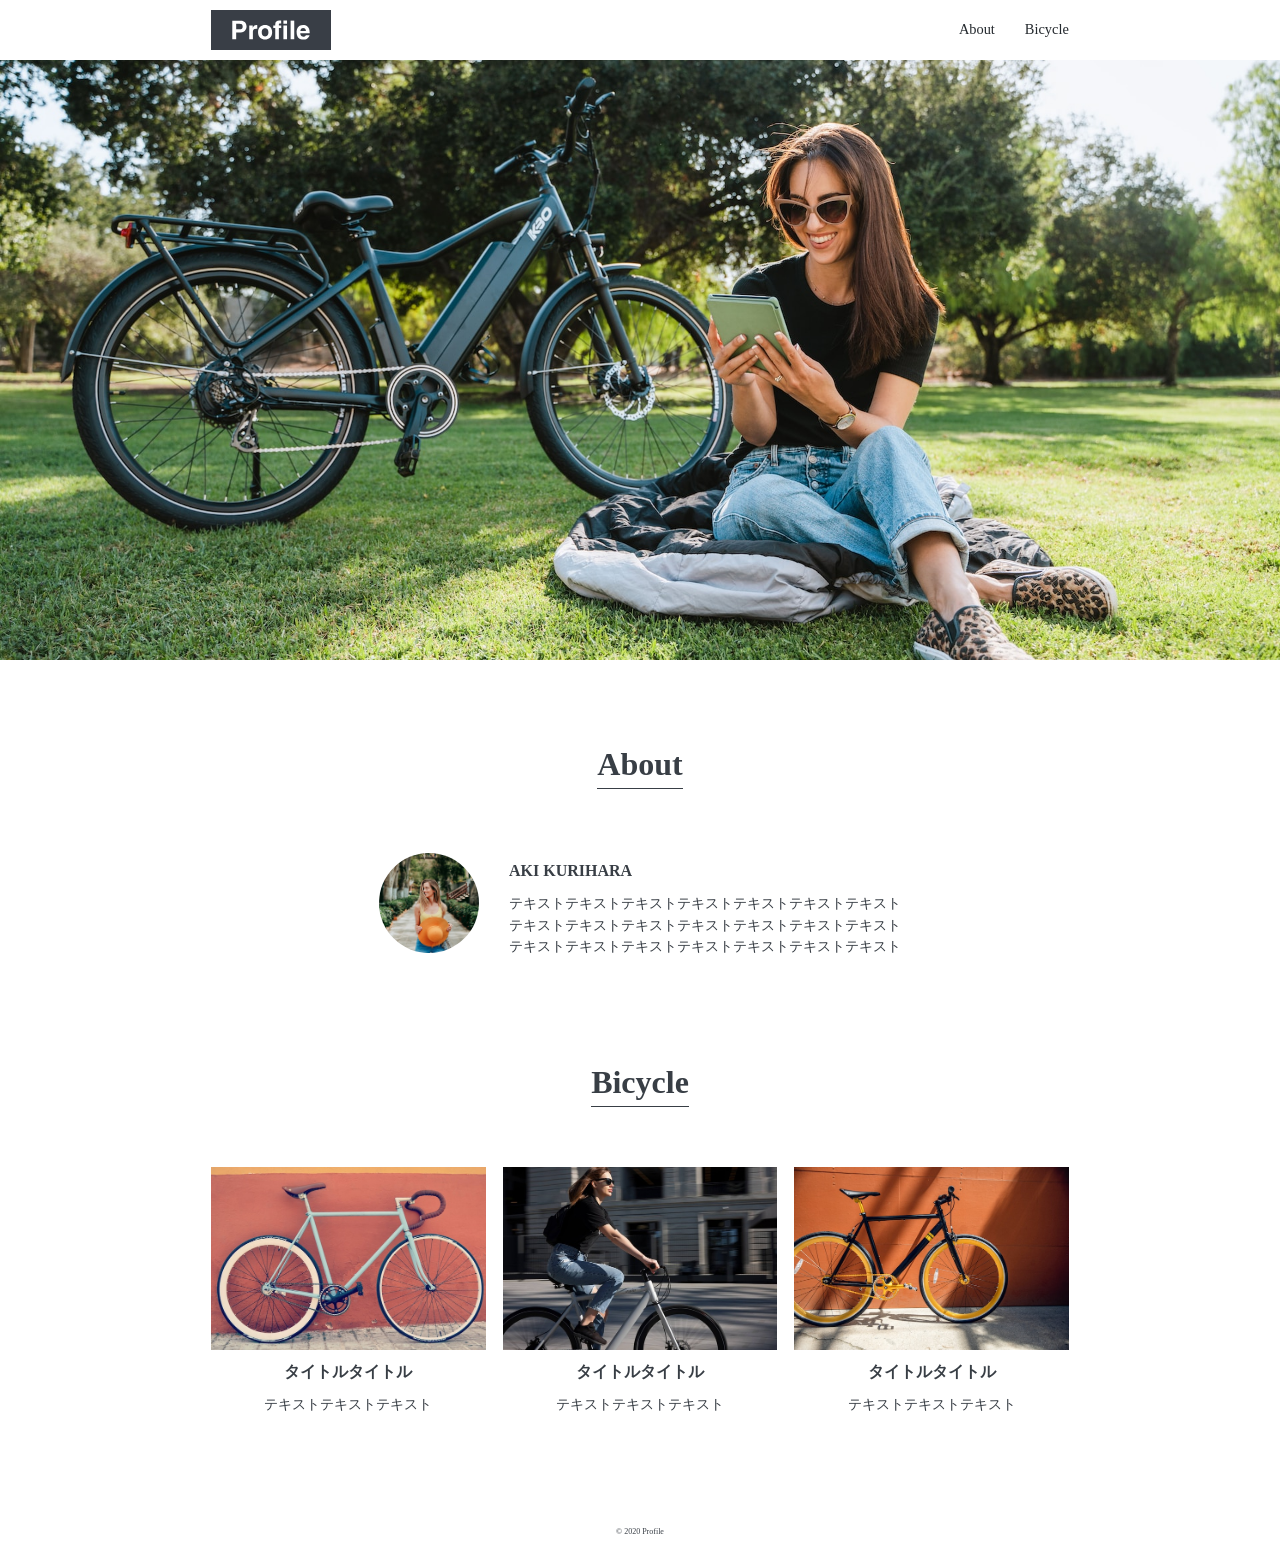
==== index.html @ 6d3e5cc0 "Update index.html" ====
<!DOCTYPE html>
<html lang="ja">
<head>
  <meta charset="UTF-8">
  <meta name="viewport" content="width=device-width, initial-scale=1.0">
  <title>Bicycle</title>
  <link rel="stylesheet" href="css/style.css">
  <link rel="icon" href="favicon.ico">
  <link rel="apple-touch-icon" href="img/apple-touch-icon.png" sizes="180x180">
</head>
<body>
  <header>
    <h1 class="site-title">
      <a href="index.html">
        <img src="img/logo.svg" alt="ロゴ画像">
      </a>
    </h1>
    <nav>
      <ul>
        <li><a href="#About">About</a></li>
        <li><a href="#Bicycle">Bicycle</a></li>
      </ul>
    </nav>
  </header>

  <main>
    <div id="mainvisual">
      <img src="img/mainvisual.jpg" alt="自転車画像１">
    </div>

    <section id="About">
      <h2 class="section-title">About</h2>
      <div class="content">
        <img src="img/about.jpg" alt="自転車画像２">
        <div class="text">
          <h3 class="content-title">AKI KURIHARA</h3>
          <p>テキストテキストテキストテキストテキストテキストテキスト<br>テキストテキストテキストテキストテキストテキストテキスト<br>テキストテキストテキストテキストテキストテキストテキスト</p>
        </div>
      </div>
    </section>

    <section id="Bicycle">
      <h2 class="section-title">Bicycle</h2>
      <ul>
        <li>
          <img src="img/bicycle1.jpg" alt="自転車写真１">
          <h3 class="content-title">タイトルタイトル</h3>
          <p>テキストテキストテキスト</p>
        </li>
        <li>
          <img src="img/bicycle2.jpg" alt="自転車写真２">
          <h3 class="content-title">タイトルタイトル</h3>
          <p>テキストテキストテキスト</p>
        </li>
        <li>
          <img src="img/bicycle3.jpg" alt="自転車写真３">
          <h3 class="content-title">タイトルタイトル</h3>
          <p>テキストテキストテキスト</p>
        </li>
      </ul>
    </section>
  </main>

  <footer id="footer">
    <p>&copy; 2020 Profile</p>
  </footer>

</body>
</html>
---- css/style.css ----
@import url(sanitize.css);

body{
  color: #383e45;
  font-size: 0.9rem;
}

header{
  display: flex;
  justify-content: space-between;
  align-items: center;
  max-width: 960px;
  padding: 0 4%;
  margin: 0 auto;
}

.site-title {
  width: 120px;
  line-height: 1px;
  padding: 10px 0;
  margin: 0;
}

.site-title img{
  max-width: 100%;
}

header ul{
  display: flex;
  padding: 10px 0;
  margin: 0;
  list-style: none;
}

header li{
  margin-left: 30px;
}

header li a{
  color: #24292e;
  text-decoration: none;
}

header li a:hover {
  opacity: .7;
}

#mainvisual{
  margin-bottom: 80px;
}

#mainvisual img{
  width: 100%;
  max-width: 1920px;
  height: 600px;
  object-fit: cover;
}

#About{
    max-width: 960px;
    margin: 0 auto 100px auto;
    padding: 0 4%;
    text-align: center;
}

.section-title{
  display: inline-block;
  font-size: 2rem;
  text-align: center;
  margin-top: 0;
  margin-bottom: 60px;
  border-bottom: solid 1px #383e45;
}

#About .content{
  display: flex;
  justify-content: center;
  align-items: center;
}

#About img{
  width: 100px;
  height: 100px;
  border-radius: 50%;
  margin-right: 30px;
  object-fit: cover;
}

#About .text{
  text-align: left;
}

#About .text .content-title{
  margin: 10px 0;
  font-size: 1rem;
}

#About .text p{
  margin: 0;
  padding: 0;
}

#Bicycle{
  max-width: 960px;
  margin: 0 auto 100px auto;
  padding: 0 4%;
  text-align: center;
}

#Bicycle ul{
  display: flex;
  justify-content: space-between;
  margin: 0;
  padding: 0;
}

#Bicycle li{
  width: 32%;
  list-style: none;
}

#Bicycle li img{
  max-width: 100%;
  border-style: none;
}

#Bicycle li .content-title{
  font-size: 1rem;
  margin: 10px 0;
}

#Bicycle li p{
    margin: 0;
    padding: 0;
}

#footer p{
  font-size: 0.5rem;
  padding: 10px 0;
  margin: 0;
  text-align: center;
}

@media screen and (max-width: 600px) {
  #mainvisual img{
    height: calc(100vh - 60px);
  }

  #About .content {
    flex-direction: column;
  }

  #About img{
    margin-right: 0;
  }

  #Bicycle ul {
    flex-direction: column;
  }

  #Bicycle li {
    width: 100%;
    margin-bottom: 30px;
  }
}
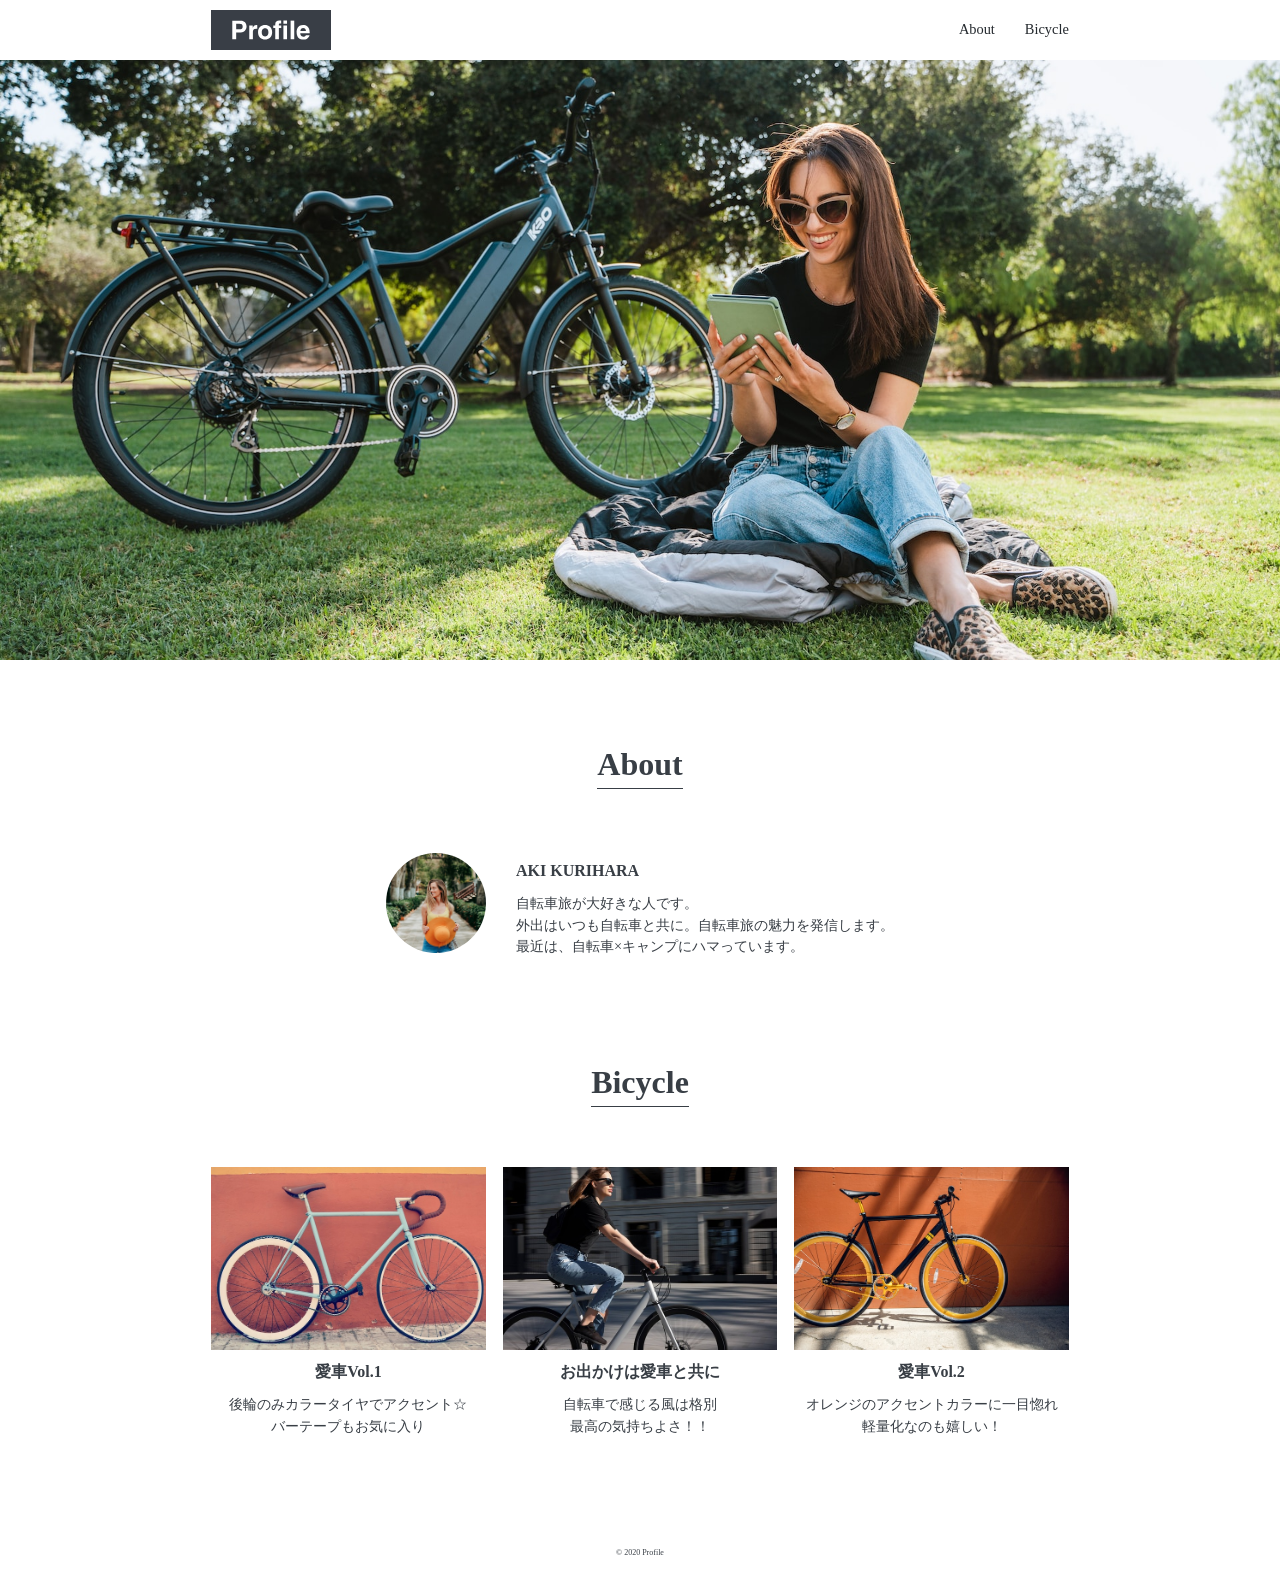
==== commit 759d1a90: "Update index.html" ====
--- a/index.html
+++ b/index.html
@@ -5,8 +5,8 @@
   <meta name="viewport" content="width=device-width, initial-scale=1.0">
   <title>Bicycle</title>
   <link rel="stylesheet" href="css/style.css">
-  <link rel="icon" href="favicon.ico">
-  <link rel="apple-touch-icon" href="img/apple-touch-icon.png" sizes="180x180">
+  <link rel="icon" href="https://raw.githubusercontent.com/rino-matsunaga/portfolio1/main/img/favicon.ico">
+  <link rel="apple-touch-icon" href="https://github.com/rino-matsunaga/portfolio1/blob/main/img/apple-touch-icon.png?raw=true" sizes="180x180">
 </head>
 <body>
   <header>
@@ -34,7 +34,7 @@
         <img src="img/about.jpg" alt="自転車画像２">
         <div class="text">
           <h3 class="content-title">AKI KURIHARA</h3>
-          <p>テキストテキストテキストテキストテキストテキストテキスト<br>テキストテキストテキストテキストテキストテキストテキスト<br>テキストテキストテキストテキストテキストテキストテキスト</p>
+          <p>自転車旅が大好きな人です。<br>外出はいつも自転車と共に。自転車旅の魅力を発信します。<br>最近は、自転車×キャンプにハマっています。</p>
         </div>
       </div>
     </section>
@@ -44,18 +44,18 @@
       <ul>
         <li>
           <img src="img/bicycle1.jpg" alt="自転車写真１">
-          <h3 class="content-title">タイトルタイトル</h3>
-          <p>テキストテキストテキスト</p>
+          <h3 class="content-title">愛車Vol.1</h3>
+          <p>後輪のみカラータイヤでアクセント☆<br>バーテープもお気に入り</p>
         </li>
         <li>
           <img src="img/bicycle2.jpg" alt="自転車写真２">
-          <h3 class="content-title">タイトルタイトル</h3>
-          <p>テキストテキストテキスト</p>
+          <h3 class="content-title">お出かけは愛車と共に</h3>
+          <p>自転車で感じる風は格別<br>最高の気持ちよさ！！</p>
         </li>
         <li>
           <img src="img/bicycle3.jpg" alt="自転車写真３">
-          <h3 class="content-title">タイトルタイトル</h3>
-          <p>テキストテキストテキスト</p>
+          <h3 class="content-title">愛車Vol.2</h3>
+          <p>オレンジのアクセントカラーに一目惚れ<br>軽量化なのも嬉しい！</p>
         </li>
       </ul>
     </section>
